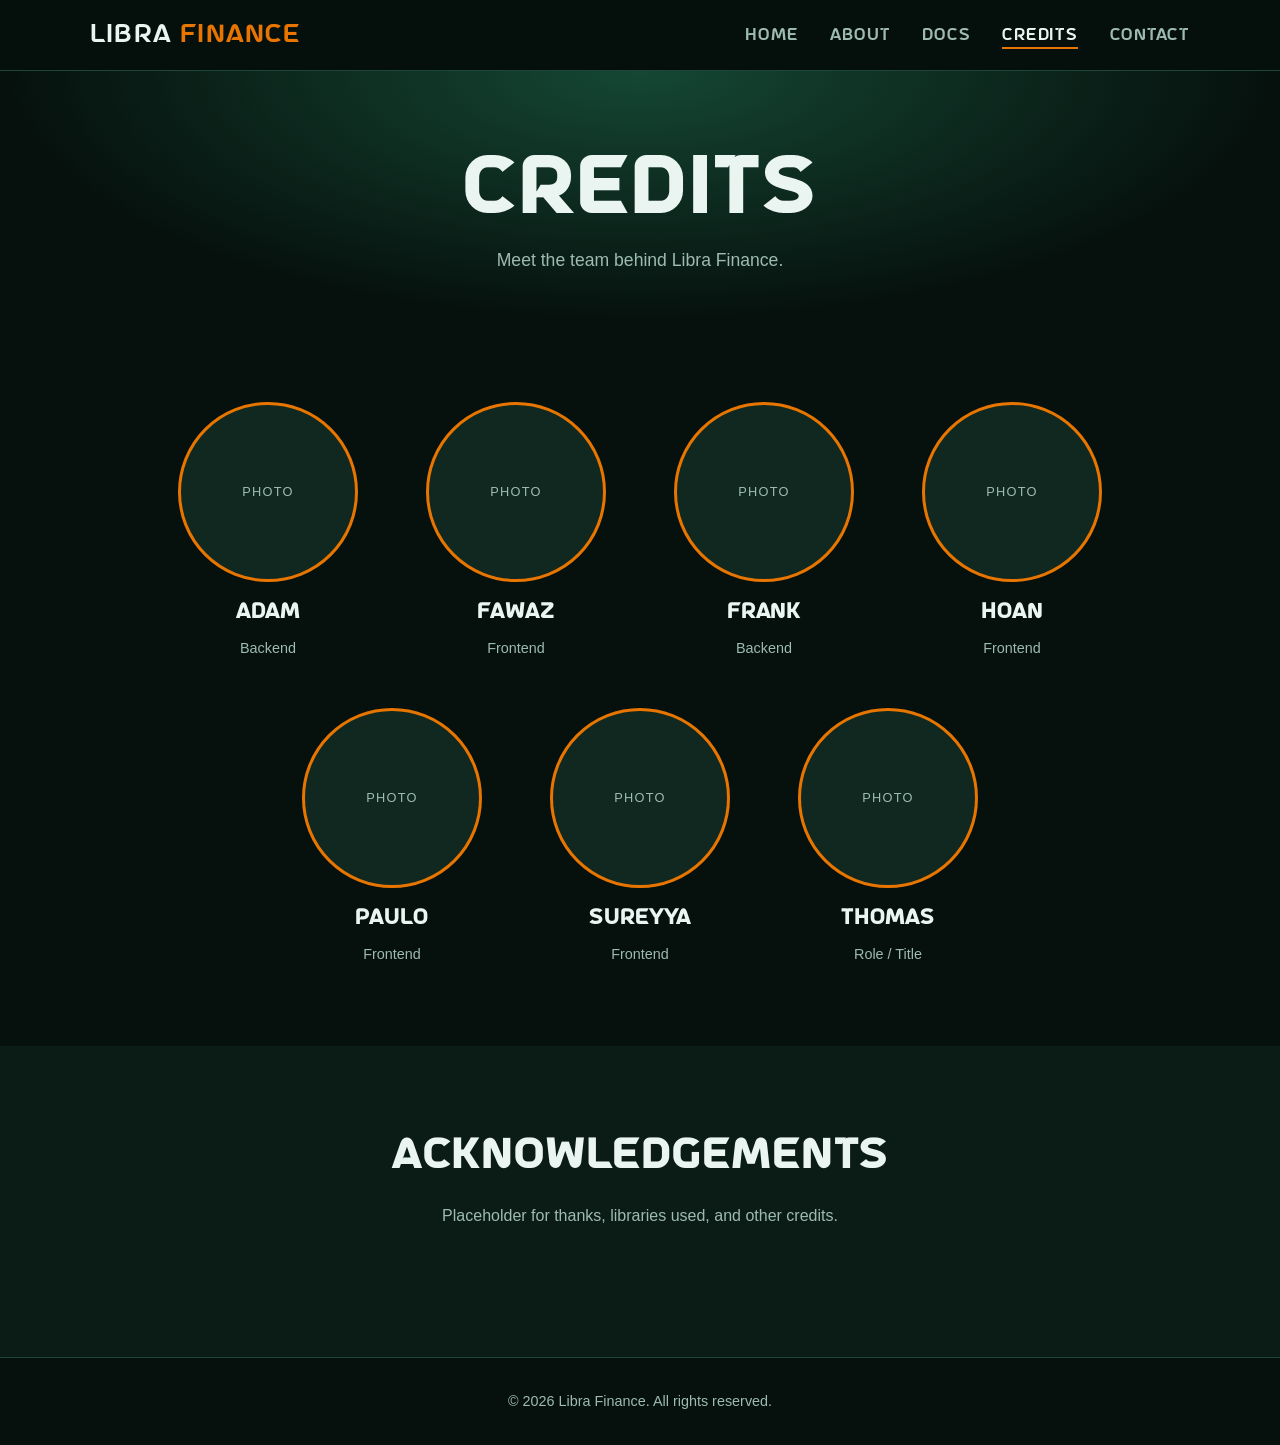
==== LibraSide_DRAFT/credits.html @ 4d11db0f "added a new folder containing a website draft, all generated with AI ($1 worth of Claude Code tokens" ====
<!doctype html>
<html lang="en">
  <head>
    <meta charset="UTF-8" />
    <meta name="viewport" content="width=device-width, initial-scale=1.0" />
    <title>Credits | Libra Finance</title>
    <link rel="stylesheet" href="css/style.css" />
  </head>
  <body>
    <nav class="navbar">
      <div class="container">
        <a href="index.html" class="logo">Libra <span>Finance</span></a>
        <button class="nav-toggle" aria-label="Toggle navigation">
          &#9776;
        </button>
        <ul class="nav-links">
          <li><a href="index.html">Home</a></li>
          <li><a href="about.html">About</a></li>
          <li><a href="docs.html">Docs</a></li>
          <li><a href="credits.html">Credits</a></li>
          <li><a href="contact.html">Contact</a></li>
        </ul>
      </div>
    </nav>

    <main>
      <header class="page-header">
        <div class="container">
          <h1>Credits</h1>
          <p>Meet the team behind Libra Finance.</p>
        </div>
      </header>

      <section>
        <div class="container">
          <!-- To add a photo, replace the "Photo" text with: <img src="images/name.jpg" alt="Name"> -->
          <div class="team-grid">
            <div class="member">
              <div class="avatar">Photo</div>
              <h3>Adam</h3>
              <p class="role">Backend</p>
            </div>
            <div class="member">
              <div class="avatar">Photo</div>
              <h3>Fawaz</h3>
              <p class="role">Frontend</p>
            </div>
            <div class="member">
              <div class="avatar">Photo</div>
              <h3>Frank</h3>
              <p class="role">Backend</p>
            </div>
            <div class="member">
              <div class="avatar">Photo</div>
              <h3>Hoan</h3>
              <p class="role">Frontend</p>
            </div>
            <div class="member">
              <div class="avatar">Photo</div>
              <h3>Paulo</h3>
              <p class="role">Frontend</p>
            </div>
            <div class="member">
              <div class="avatar">Photo</div>
              <h3>Sureyya</h3>
              <p class="role">Frontend</p>
            </div>
            <div class="member">
              <div class="avatar">Photo</div>
              <h3>Thomas</h3>
              <p class="role">Role / Title</p>
            </div>
          </div>
        </div>
      </section>

      <section class="alt">
        <div class="container">
          <div class="section-title">
            <h2>Acknowledgements</h2>
            <p>Placeholder for thanks, libraries used, and other credits.</p>
          </div>
        </div>
      </section>
    </main>

    <footer>
      <div class="container">
        <p>
          &copy; <span id="year"></span> Libra Finance. All rights reserved.
        </p>
      </div>
    </footer>

    <script src="js/main.js"></script>
  </body>
</html>
---- LibraSide_DRAFT/css/style.css ----
/* ===== Font ===== */
@font-face {
  font-family: "AstroSpace";
  src: url("../fonts/AstroSpace-0Wl3o.otf") format("opentype"),
       url("../fonts/AstroSpace-eZ2Bg.ttf") format("truetype");
  font-display: swap;
}

/* ===== Theme ===== */
:root {
  --font-display: "AstroSpace", "Segoe UI", sans-serif;
  --font-body: "Segoe UI", Roboto, Helvetica, Arial, sans-serif;
  /* Palette from Colors.png (UT Dallas brand colors) */
  --utd-orange: #e87500;
  --utd-orange-dark: #c95100;
  --utd-green: #154734;
  --utd-mint: #5fe0b7;

  --bg: #06110d;
  --bg-alt: #0b1c16;
  --card: #10281f;
  --border: #1e4637;
  --text: #eaf4f0;
  --muted: #9dbbb0;
  --accent: var(--utd-orange);
  --accent-2: var(--utd-mint);
  --radius: 12px;
  --max: 1100px;
}

* { box-sizing: border-box; margin: 0; padding: 0; }

html { scroll-behavior: smooth; }

body {
  font-family: var(--font-body);
  background: var(--bg);
  color: var(--text);
  line-height: 1.6;
  min-height: 100vh;
  display: flex;
  flex-direction: column;
}

main { flex: 1; }

h1, h2, h3, .logo, .nav-links a, .btn {
  font-family: var(--font-display);
  letter-spacing: 0.05em;
}

h1 { font-size: clamp(2.5rem, 7vw, 4.5rem); line-height: 1.1; }
h2 { font-size: clamp(1.6rem, 4vw, 2.4rem); margin-bottom: 1rem; }
h3 { font-size: 1.2rem; margin-bottom: 0.5rem; }

p { color: var(--muted); }

a { color: var(--accent-2); }

.container { width: 90%; max-width: var(--max); margin: 0 auto; }

section { padding: 5rem 0; }
section.alt { background: var(--bg-alt); }

/* ===== Navbar ===== */
.navbar {
  position: sticky;
  top: 0;
  z-index: 100;
  background: rgba(6, 17, 13, 0.85);
  backdrop-filter: blur(8px);
  border-bottom: 1px solid var(--border);
}

.navbar .container {
  display: flex;
  align-items: center;
  justify-content: space-between;
  height: 70px;
}

.logo {
  font-size: 1.5rem;
  color: var(--text);
  text-decoration: none;
}
.logo span { color: var(--accent); }

.nav-links { display: flex; gap: 2rem; list-style: none; }

.nav-links a {
  color: var(--muted);
  text-decoration: none;
  font-size: 0.95rem;
  transition: color 0.2s;
}
.nav-links a:hover,
.nav-links a.active { color: var(--text); }
.nav-links a.active { border-bottom: 2px solid var(--accent); padding-bottom: 4px; }

.nav-toggle {
  display: none;
  background: none;
  border: none;
  color: var(--text);
  font-size: 1.8rem;
  cursor: pointer;
}

/* ===== Buttons ===== */
.btn {
  display: inline-block;
  padding: 0.85rem 1.8rem;
  border-radius: 999px;
  background: linear-gradient(135deg, var(--utd-orange), var(--utd-orange-dark));
  color: #fff;
  text-decoration: none;
  border: none;
  cursor: pointer;
  font-size: 1rem;
  transition: transform 0.2s, box-shadow 0.2s;
}
.btn:hover { transform: translateY(-2px); box-shadow: 0 8px 24px rgba(232, 117, 0, 0.4); }

.btn.outline {
  background: transparent;
  border: 2px solid var(--accent);
}

/* ===== Hero ===== */
.hero {
  position: relative;
  min-height: calc(100vh - 70px);
  display: flex;
  align-items: center;
  text-align: center;
  overflow: hidden;
}

.hero canvas {
  position: absolute;
  inset: 0;
  width: 100%;
  height: 100%;
  z-index: 0;
}

.hero .container { position: relative; z-index: 1; }

.hero h1 {
  background: linear-gradient(135deg, #fff, var(--accent-2));
  -webkit-background-clip: text;
  background-clip: text;
  color: transparent;
  margin-bottom: 1.5rem;
}

.hero p { font-size: 1.2rem; max-width: 600px; margin: 0 auto 2.5rem; }

.hero .actions { display: flex; gap: 1rem; justify-content: center; flex-wrap: wrap; }

.page-header {
  padding: 5rem 0 3rem;
  text-align: center;
  background: radial-gradient(ellipse at top, var(--utd-green) 0%, var(--bg) 70%);
}
.page-header p { max-width: 650px; margin: 1rem auto 0; font-size: 1.1rem; }

/* ===== Placeholder blocks ===== */
.placeholder {
  background: repeating-linear-gradient(45deg, var(--card), var(--card) 12px, var(--bg-alt) 12px, var(--bg-alt) 24px);
  border: 2px dashed var(--border);
  border-radius: var(--radius);
  display: flex;
  align-items: center;
  justify-content: center;
  color: var(--muted);
  font-size: 0.9rem;
  text-transform: uppercase;
  letter-spacing: 0.1em;
  min-height: 250px;
}

/* ===== Grids & cards ===== */
.grid { display: grid; gap: 1.5rem; }
.grid-3 { grid-template-columns: repeat(auto-fit, minmax(260px, 1fr)); }
.grid-2 { grid-template-columns: repeat(auto-fit, minmax(320px, 1fr)); align-items: center; gap: 3rem; }

.card {
  background: var(--card);
  border: 1px solid var(--border);
  border-radius: var(--radius);
  padding: 2rem;
  transition: transform 0.2s, border-color 0.2s;
}
.card:hover { transform: translateY(-4px); border-color: var(--accent); }

.card .icon {
  width: 50px;
  height: 50px;
  border-radius: 10px;
  background: linear-gradient(135deg, var(--accent), var(--accent-2));
  margin-bottom: 1rem;
}

.section-title { text-align: center; margin-bottom: 3rem; }
.section-title p { max-width: 600px; margin: 0 auto; }

.cta { text-align: center; }
.cta p { margin-bottom: 2rem; }

/* ===== Stats ===== */
.stats { display: flex; justify-content: space-around; flex-wrap: wrap; gap: 2rem; text-align: center; }
.stat-number { font-family: var(--font-display); font-size: 2.5rem; color: var(--accent-2); }

/* ===== Credits ===== */
.team-grid {
  display: flex;
  flex-wrap: wrap;
  justify-content: center;
  gap: 3rem;
}

.member { text-align: center; width: 200px; }

.member .avatar {
  width: 180px;
  height: 180px;
  border-radius: 50%;
  margin: 0 auto 1rem;
  border: 3px solid var(--accent);
  background: var(--card);
  display: flex;
  align-items: center;
  justify-content: center;
  color: var(--muted);
  font-size: 0.8rem;
  text-transform: uppercase;
  letter-spacing: 0.1em;
  overflow: hidden;
  transition: transform 0.3s, box-shadow 0.3s;
}
.member .avatar img { width: 100%; height: 100%; object-fit: cover; }
.member:hover .avatar { transform: scale(1.05); box-shadow: 0 0 30px rgba(232, 117, 0, 0.5); }
.member .role { font-size: 0.9rem; }

/* ===== Contact ===== */
.contact-form { display: flex; flex-direction: column; gap: 1.2rem; }

.form-group { display: flex; flex-direction: column; gap: 0.4rem; }
.form-group label { font-size: 0.9rem; color: var(--muted); }

.form-group input,
.form-group select,
.form-group textarea {
  background: var(--bg-alt);
  border: 1px solid var(--border);
  border-radius: 8px;
  padding: 0.8rem 1rem;
  color: var(--text);
  font: inherit;
}
.form-group input:focus,
.form-group select:focus,
.form-group textarea:focus { outline: none; border-color: var(--accent); }
.form-group textarea { min-height: 150px; resize: vertical; }

.form-message { display: none; padding: 1rem; border-radius: 8px; background: rgba(95, 224, 183, 0.15); color: var(--accent-2); }
.form-message.show { display: block; }

.contact-info .card { margin-bottom: 1rem; }

/* ===== Docs ===== */
.docs-layout {
  display: grid;
  grid-template-columns: 240px 1fr;
  gap: 3rem;
  padding: 3rem 0 5rem;
}

.docs-sidebar {
  position: sticky;
  top: 100px;
  align-self: start;
}
.docs-sidebar h3 { font-size: 0.9rem; color: var(--muted); margin: 1.5rem 0 0.5rem; }
.docs-sidebar ul { list-style: none; }
.docs-sidebar a {
  display: block;
  padding: 0.4rem 0.8rem;
  color: var(--muted);
  text-decoration: none;
  border-left: 2px solid var(--border);
}
.docs-sidebar a:hover,
.docs-sidebar a.active { color: var(--text); border-left-color: var(--accent); }

.docs-content section { padding: 0 0 3rem; scroll-margin-top: 100px; }
.docs-content p { margin-bottom: 1rem; }

.repo-box {
  display: flex;
  align-items: center;
  justify-content: space-between;
  gap: 1rem;
  flex-wrap: wrap;
}

pre {
  background: #030a07;
  border: 1px solid var(--border);
  border-radius: 8px;
  padding: 1rem 1.2rem;
  overflow-x: auto;
  margin-bottom: 1rem;
  color: var(--accent-2);
  font-family: Consolas, "Courier New", monospace;
}

/* ===== Footer ===== */
footer {
  border-top: 1px solid var(--border);
  padding: 2rem 0;
  text-align: center;
  font-size: 0.9rem;
}
footer p { color: var(--muted); }

/* ===== Responsive ===== */
@media (max-width: 800px) {
  .nav-toggle { display: block; }
  .nav-links {
    display: none;
    position: absolute;
    top: 70px;
    left: 0;
    right: 0;
    flex-direction: column;
    gap: 0;
    background: var(--bg-alt);
    border-bottom: 1px solid var(--border);
  }
  .nav-links.open { display: flex; }
  .nav-links li a { display: block; padding: 1rem 5%; }
  .nav-links a.active { border-bottom: none; color: var(--accent); }

  .docs-layout { grid-template-columns: 1fr; }
  .docs-sidebar { position: static; }
}
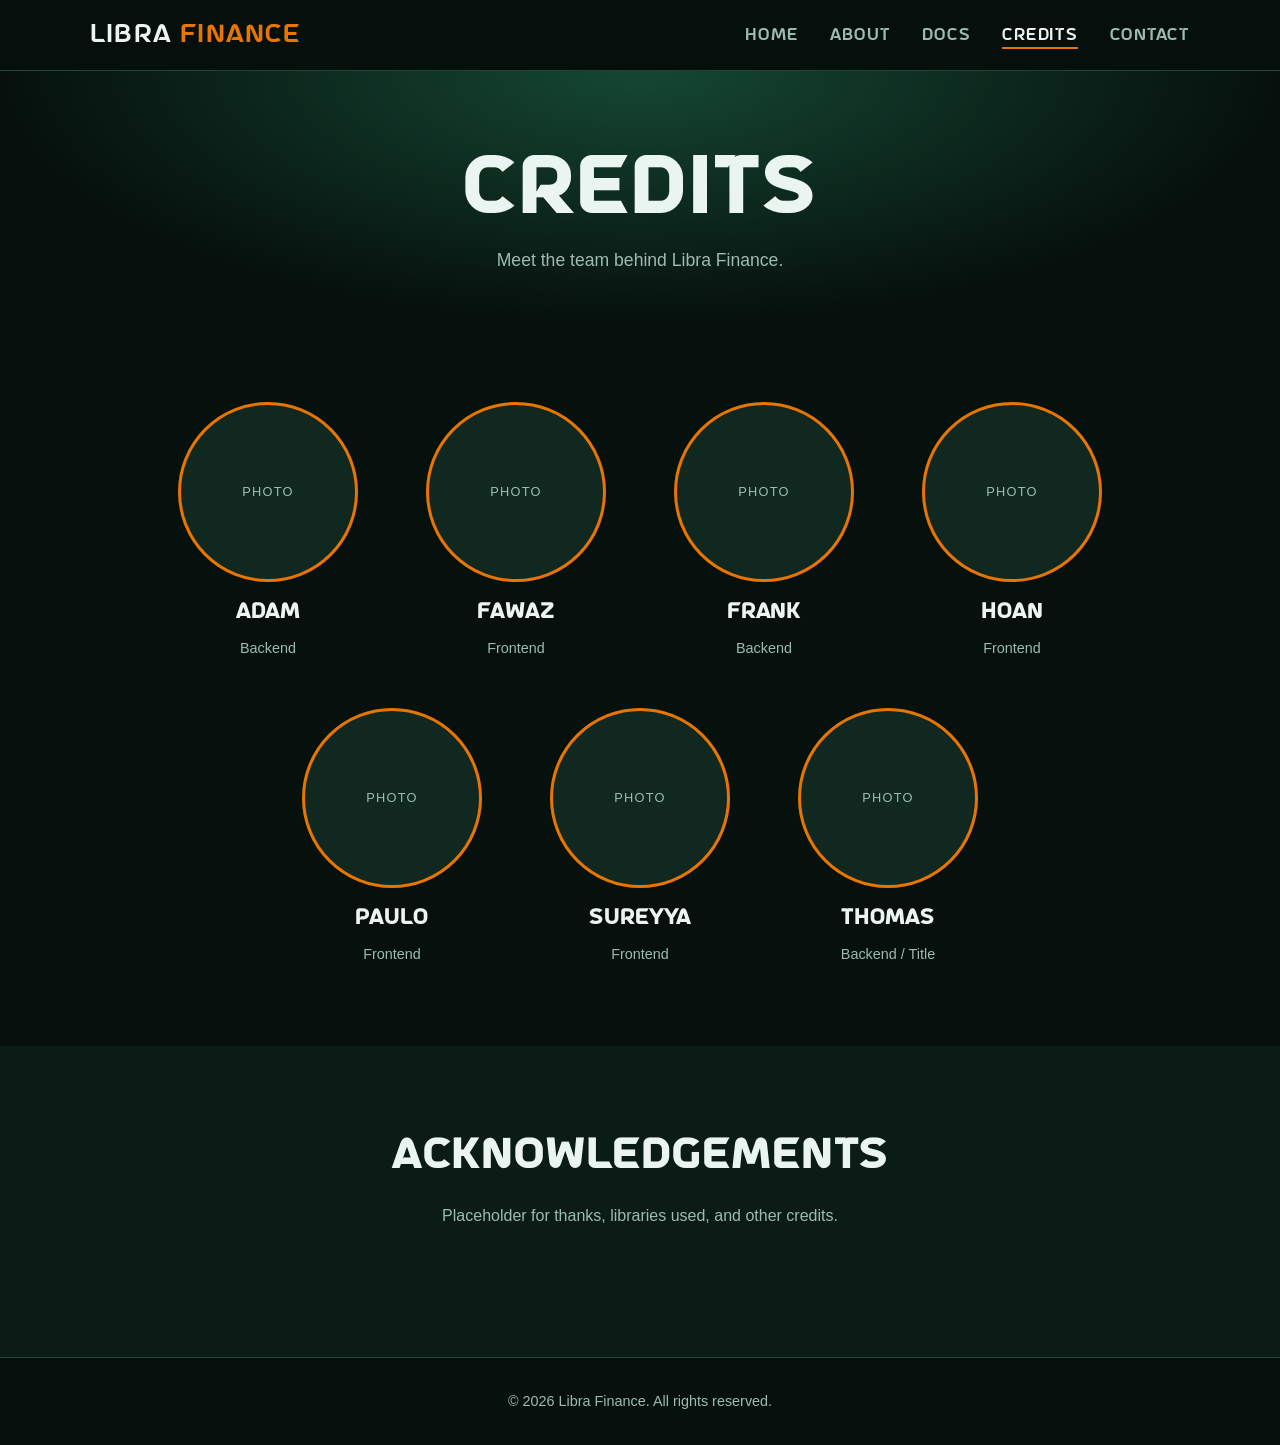
==== commit f5bcc433: "Update role/title for Thomas in credits.html" ====
--- a/LibraSide_DRAFT/credits.html
+++ b/LibraSide_DRAFT/credits.html
@@ -68,7 +68,7 @@
             <div class="member">
               <div class="avatar">Photo</div>
               <h3>Thomas</h3>
-              <p class="role">Role / Title</p>
+              <p class="role">Backend / Title</p>
             </div>
           </div>
         </div>
